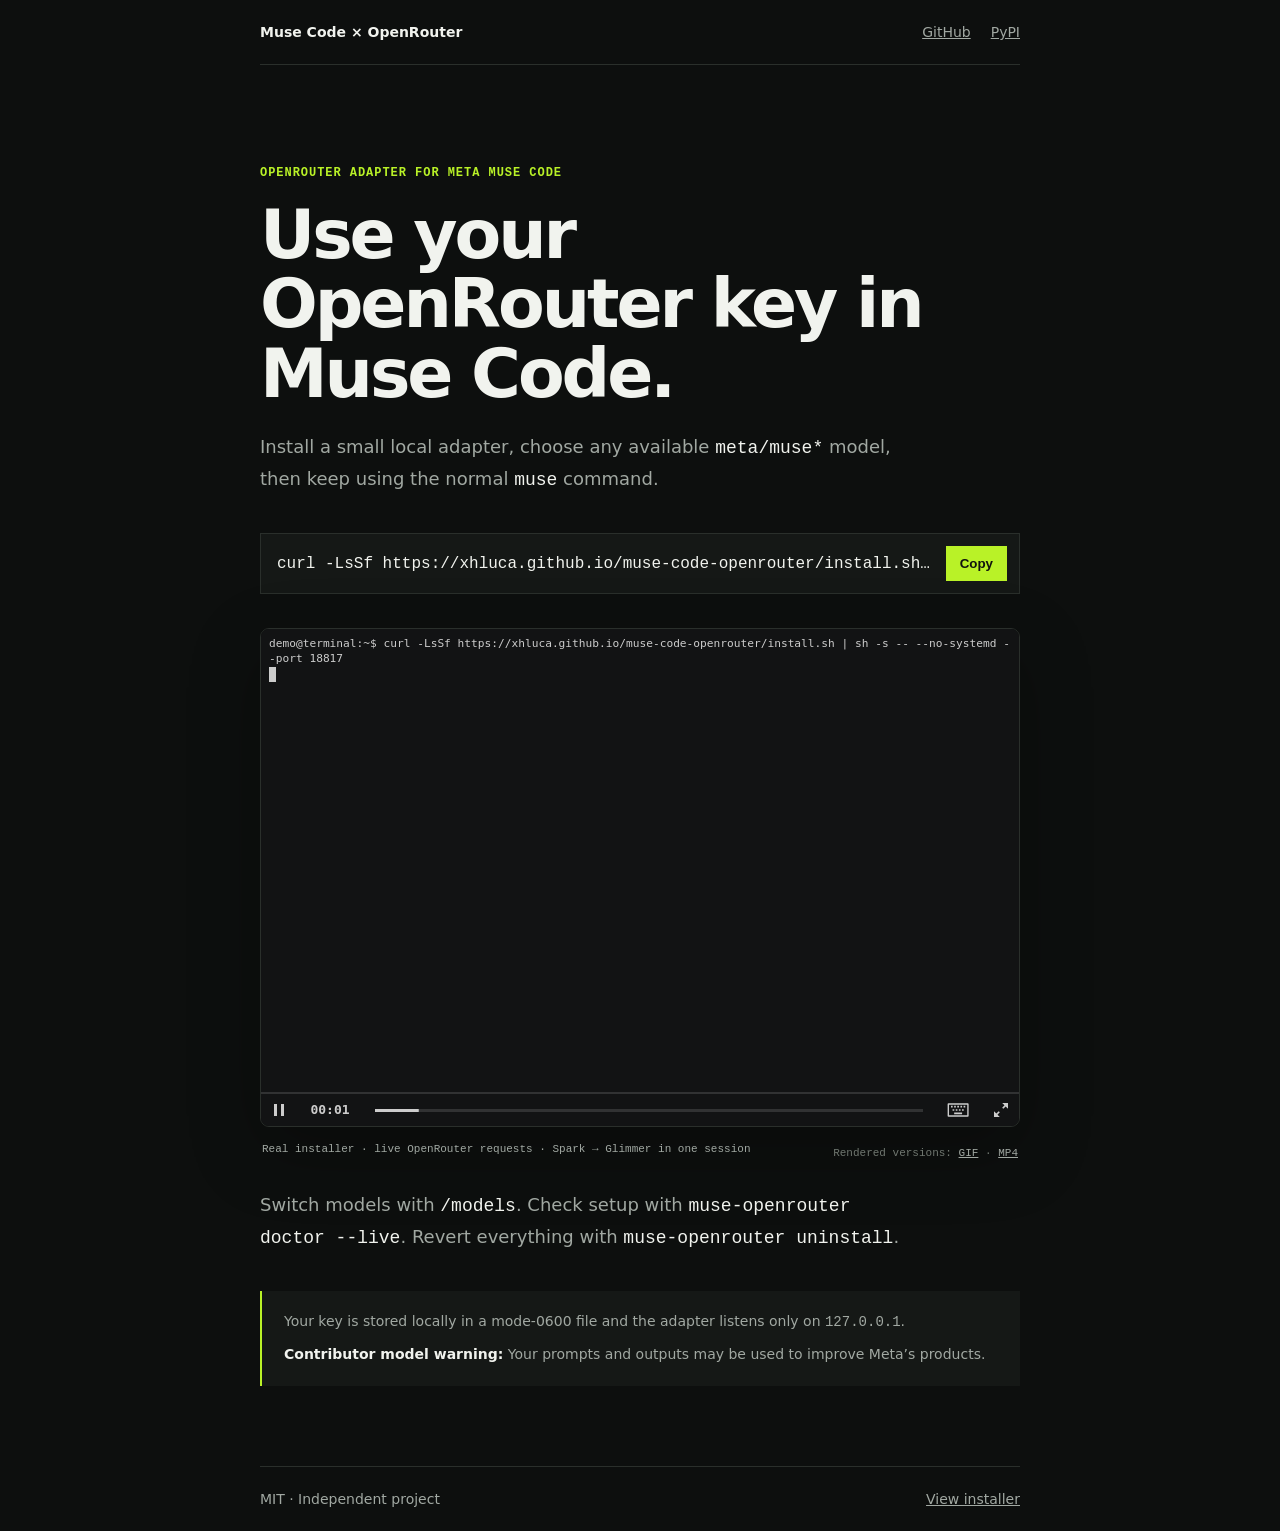
==== muse-code-openrouter/index.html @ 981ab50a "Play real Muse OpenRouter terminal demo" ====
<!doctype html>
<html lang="en">
  <head>
    <meta charset="utf-8">
    <meta name="viewport" content="width=device-width, initial-scale=1">
    <meta name="theme-color" content="#0a0d0f">
    <meta name="description" content="Use your OpenRouter API key and any Meta Muse model directly inside Muse Code.">
    <meta property="og:type" content="website">
    <meta property="og:title" content="Muse Code × OpenRouter">
    <meta property="og:description" content="Bring your own API key to Meta Muse Code.">
    <meta property="og:url" content="https://xhluca.github.io/muse-code-openrouter/">
    <meta property="og:image" content="https://xhluca.github.io/muse-code-openrouter/og.png">
    <meta name="twitter:card" content="summary_large_image">
    <meta name="twitter:title" content="Muse Code × OpenRouter">
    <meta name="twitter:description" content="Bring your own API key to Meta Muse Code.">
    <meta name="twitter:image" content="https://xhluca.github.io/muse-code-openrouter/og.png">
    <link rel="canonical" href="https://xhluca.github.io/muse-code-openrouter/">
    <link rel="stylesheet" href="assets/asciinema-player.css">
    <link rel="stylesheet" href="assets/site.css?v=4">
    <title>Muse Code OpenRouter — Bring your own API key</title>
  </head>
  <body>
    <div class="page">
      <header>
        <a class="name" href="./">Muse Code × OpenRouter</a>
        <nav aria-label="Project links">
          <a href="https://github.com/xhluca/muse-code-openrouter">GitHub</a>
          <a href="https://pypi.org/project/muse-code-openrouter/">PyPI</a>
        </nav>
      </header>

      <main>
        <p class="label">OpenRouter adapter for Meta Muse Code</p>
        <h1>Use your OpenRouter key in Muse Code.</h1>
        <p class="intro">
          Install a small local adapter, choose any available <code>meta/muse*</code>
          model, then keep using the normal <code>muse</code> command.
        </p>

        <div class="install" aria-label="Installation command">
          <code id="install-command">curl -LsSf https://xhluca.github.io/muse-code-openrouter/install.sh | sh</code>
          <button type="button" data-copy="install-command" aria-label="Copy install command">Copy</button>
        </div>

        <section class="demo" aria-label="Real Muse Code OpenRouter terminal recording">
          <div id="demo-player">
            <a href="assets/demo.cast">Open the terminal recording</a>
          </div>
        </section>
        <p class="demo-caption">Real installer · live OpenRouter requests · Spark → Glimmer in one session</p>
        <p class="demo-formats">Rendered versions: <a href="assets/demo.gif">GIF</a> · <a href="assets/demo.mp4">MP4</a></p>

        <p class="usage">
          Switch models with <code>/models</code>. Check setup with
          <code>muse-openrouter doctor --live</code>. Revert everything with
          <code>muse-openrouter uninstall</code>.
        </p>

        <div class="note">
          <p>Your key is stored locally in a mode-0600 file and the adapter listens only on <code>127.0.0.1</code>.</p>
          <p><strong>Contributor model warning:</strong> Your prompts and outputs may be used to improve Meta’s products.</p>
        </div>
      </main>

      <footer>
        <span>MIT · Independent project</span>
        <a href="install.sh">View installer</a>
      </footer>
    </div>
    <script src="assets/asciinema-player.min.js"></script>
    <script src="assets/site.js?v=4"></script>
  </body>
</html>
---- muse-code-openrouter/assets/asciinema-player.css ----
.ap-default-term-ff {
  --term-font-family: "Cascadia Code", "Source Code Pro", Menlo, Consolas, "DejaVu Sans Mono", monospace, "Symbols Nerd Font";
}
div.ap-wrapper {
  outline: none;
  height: 100%;
  display: flex;
  justify-content: center;
}
div.ap-wrapper .title-bar {
  display: none;
  top: -78px;
  transition: top 0.15s linear;
  position: absolute;
  left: 0;
  right: 0;
  box-sizing: content-box;
  font-size: 20px;
  line-height: 1em;
  padding: 15px;
  font-family: sans-serif;
  color: white;
  background-color: rgba(0, 0, 0, 0.8);
}
div.ap-wrapper .title-bar img {
  vertical-align: middle;
  height: 48px;
  margin-right: 16px;
}
div.ap-wrapper .title-bar a {
  color: white;
  text-decoration: underline;
}
div.ap-wrapper .title-bar a:hover {
  text-decoration: none;
}
div.ap-wrapper:fullscreen {
  background-color: #000;
  width: 100%;
  align-items: center;
}
div.ap-wrapper:fullscreen .title-bar {
  display: initial;
}
div.ap-wrapper:fullscreen.hud .title-bar {
  top: 0;
}
div.ap-wrapper div.ap-player {
  text-align: left;
  display: inline-block;
  padding: 0px;
  position: relative;
  box-sizing: content-box;
  overflow: hidden;
  max-width: 100%;
  border-radius: 4px;
  font-size: 15px;
  background-color: var(--term-color-background);
}
.ap-player {
  --term-color-foreground: #ffffff;
  --term-color-background: #000000;
  --term-color-0: var(--term-color-foreground);
  --term-color-1: var(--term-color-foreground);
  --term-color-2: var(--term-color-foreground);
  --term-color-3: var(--term-color-foreground);
  --term-color-4: var(--term-color-foreground);
  --term-color-5: var(--term-color-foreground);
  --term-color-6: var(--term-color-foreground);
  --term-color-7: var(--term-color-foreground);
  --term-color-8: var(--term-color-0);
  --term-color-9: var(--term-color-1);
  --term-color-10: var(--term-color-2);
  --term-color-11: var(--term-color-3);
  --term-color-12: var(--term-color-4);
  --term-color-13: var(--term-color-5);
  --term-color-14: var(--term-color-6);
  --term-color-15: var(--term-color-7);
}
div.ap-term {
  position: relative;
  font-family: var(--term-font-family);
  border-width: 0.75em;
  border-radius: 0;
  border-style: solid;
  border-color: var(--term-color-background);
  box-sizing: content-box;
}
div.ap-term canvas {
  position: absolute;
  inset: 0;
  display: block;
  width: 100%;
  height: 100%;
}
div.ap-term svg.ap-term-symbols {
  position: absolute;
  inset: 0;
  display: block;
  width: 100%;
  height: 100%;
  overflow: hidden;
  pointer-events: none;
}
div.ap-term svg.ap-term-symbols use {
  color: var(--term-color-foreground);
}
div.ap-term svg.ap-term-symbols:not(.ap-blink) .ap-blink {
  opacity: 0;
}
div.ap-term pre.ap-term-text {
  position: absolute;
  inset: 0;
  box-sizing: content-box;
  overflow: hidden;
  padding: 0;
  margin: 0px;
  display: block;
  white-space: pre;
  word-wrap: normal;
  word-break: normal;
  cursor: text;
  color: var(--term-color-foreground);
  outline: none;
  line-height: var(--term-line-height);
  font-family: inherit;
  font-size: inherit;
  font-variant-ligatures: none;
  border: 0;
  border-radius: 0;
  background-color: transparent !important;
}
pre.ap-term-text .ap-line {
  display: block;
  width: 100%;
  height: var(--term-line-height);
  position: absolute;
  top: calc(100% * var(--row) / var(--term-rows));
  letter-spacing: normal;
  overflow: hidden;
}
pre.ap-term-text .ap-line span {
  position: absolute;
  left: calc(100% * var(--offset) / var(--term-cols));
  padding: 0;
  display: inline-block;
  height: 100%;
}
pre.ap-term-text:not(.ap-blink) .ap-line .ap-blink {
  color: transparent;
  border-color: transparent;
}
pre.ap-term-text .ap-bold {
  font-weight: bold;
}
pre.ap-term-text .ap-faint {
  opacity: 0.5;
}
pre.ap-term-text .ap-underline {
  text-decoration: underline;
}
pre.ap-term-text .ap-italic {
  font-style: italic;
}
pre.ap-term-text .ap-strike {
  text-decoration: line-through;
}
.ap-line span {
  color: var(--term-color-foreground);
}
div.ap-player div.ap-control-bar {
  width: 100%;
  height: 32px;
  display: flex;
  justify-content: space-between;
  align-items: stretch;
  color: var(--term-color-foreground);
  box-sizing: content-box;
  line-height: 1;
  position: absolute;
  bottom: 0;
  left: 0;
  opacity: 0;
  transition: opacity 0.15s linear;
  user-select: none;
  border-top: 2px solid color-mix(in oklab, var(--term-color-background) 80%, var(--term-color-foreground));
  z-index: 30;
}
div.ap-player div.ap-control-bar * {
  box-sizing: inherit;
}
div.ap-control-bar svg.ap-icon path {
  fill: var(--term-color-foreground);
}
div.ap-control-bar button.ap-button {
  display: flex;
  flex: 0 0 auto;
  cursor: pointer;
  appearance: none;
  -webkit-appearance: none;
  background: transparent;
  border: 0;
  margin: 0;
  padding: 0;
  color: inherit;
  font: inherit;
  line-height: inherit;
}
div.ap-control-bar button.ap-playback-button {
  width: 12px;
  height: 12px;
  padding: 10px;
  margin: 0 0 0 2px;
}
div.ap-control-bar button.ap-playback-button svg {
  height: 12px;
  width: 12px;
}
div.ap-control-bar span.ap-timer {
  display: flex;
  flex: 0 0 auto;
  min-width: 50px;
  margin: 0 10px;
  height: 100%;
  text-align: center;
  font-size: 13px;
  line-height: 100%;
  cursor: default;
}
div.ap-control-bar span.ap-timer span {
  font-family: var(--term-font-family);
  font-size: inherit;
  font-weight: 600;
  margin: auto;
}
div.ap-control-bar span.ap-timer .ap-time-remaining {
  display: none;
}
div.ap-control-bar span.ap-timer:hover .ap-time-elapsed {
  display: none;
}
div.ap-control-bar span.ap-timer:hover .ap-time-remaining {
  display: flex;
}
div.ap-control-bar .ap-progressbar {
  display: block;
  flex: 1 1 auto;
  height: 100%;
  padding: 0 10px;
}
div.ap-control-bar .ap-progressbar .ap-bar {
  display: block;
  position: relative;
  cursor: default;
  height: 100%;
  font-size: 0;
}
div.ap-control-bar .ap-progressbar .ap-bar .ap-gutter {
  display: block;
  position: absolute;
  top: 15px;
  left: 0;
  right: 0;
  height: 3px;
}
div.ap-control-bar .ap-progressbar .ap-bar .ap-gutter-empty {
  background-color: color-mix(in oklab, var(--term-color-foreground) 20%, var(--term-color-background));
}
div.ap-control-bar .ap-progressbar .ap-bar .ap-gutter-full {
  width: 100%;
  transform-origin: left center;
  background-color: var(--term-color-foreground);
  border-radius: 3px;
}
div.ap-control-bar.ap-seekable .ap-progressbar .ap-bar {
  cursor: pointer;
}
div.ap-control-bar button.ap-fullscreen-button {
  width: 14px;
  height: 14px;
  padding: 9px;
  margin: 0 2px 0 4px;
}
div.ap-control-bar button.ap-fullscreen-button svg {
  width: 14px;
  height: 14px;
}
div.ap-control-bar button.ap-fullscreen-button svg.ap-icon-fullscreen-on {
  display: inline;
}
div.ap-control-bar button.ap-fullscreen-button svg.ap-icon-fullscreen-off {
  display: none;
}
div.ap-control-bar button.ap-fullscreen-button .ap-tooltip {
  right: 5px;
  left: initial;
  transform: none;
}
div.ap-control-bar button.ap-kbd-button {
  height: 14px;
  padding: 9px;
  margin: 0 0 0 4px;
}
div.ap-control-bar button.ap-kbd-button svg {
  width: 26px;
  height: 14px;
}
div.ap-control-bar button.ap-kbd-button .ap-tooltip {
  right: 5px;
  left: initial;
  transform: none;
}
div.ap-control-bar button.ap-speaker-button {
  width: 19px;
  padding: 6px 9px;
  margin: 0 0 0 4px;
  position: relative;
}
div.ap-control-bar button.ap-speaker-button svg {
  width: 19px;
}
div.ap-control-bar button.ap-speaker-button .ap-tooltip {
  left: -50%;
  transform: none;
}
div.ap-wrapper.ap-hud .ap-control-bar {
  opacity: 1;
}
div.ap-wrapper:fullscreen button.ap-fullscreen-button svg.ap-icon-fullscreen-on {
  display: none;
}
div.ap-wrapper:fullscreen button.ap-fullscreen-button svg.ap-icon-fullscreen-off {
  display: inline;
}
span.ap-progressbar span.ap-marker-container {
  display: block;
  top: 0;
  bottom: 0;
  width: 21px;
  position: absolute;
  margin-left: -10px;
}
span.ap-marker-container span.ap-marker {
  display: block;
  top: 13px;
  bottom: 12px;
  left: 7px;
  right: 7px;
  background-color: color-mix(in oklab, var(--term-color-foreground) 33%, var(--term-color-background));
  position: absolute;
  transition: top 0.1s, bottom 0.1s, left 0.1s, right 0.1s, background-color 0.1s;
  border-radius: 50%;
}
span.ap-marker-container span.ap-marker.ap-marker-past {
  background-color: var(--term-color-foreground);
}
span.ap-marker-container span.ap-marker:hover,
span.ap-marker-container:hover span.ap-marker {
  background-color: var(--term-color-foreground);
  top: 11px;
  bottom: 10px;
  left: 5px;
  right: 5px;
}
.ap-tooltip-container span.ap-tooltip {
  visibility: hidden;
  background-color: var(--term-color-foreground);
  color: var(--term-color-background);
  font-family: var(--term-font-family);
  font-weight: bold;
  text-align: center;
  padding: 0 0.5em;
  border-radius: 4px;
  position: absolute;
  z-index: 1;
  white-space: nowrap;
  /* Prevents the text from wrapping and makes sure the tooltip width adapts to the text length */
  font-size: 13px;
  line-height: 2em;
  bottom: 100%;
  left: 50%;
  transform: translateX(-50%);
}
.ap-tooltip-container:hover span.ap-tooltip {
  visibility: visible;
}
.ap-player .ap-overlay {
  z-index: 10;
  background-repeat: no-repeat;
  background-position: center;
  position: absolute;
  top: 0;
  left: 0;
  right: 0;
  bottom: 0;
  display: flex;
  justify-content: center;
  align-items: center;
}
.ap-player .ap-overlay-start {
  cursor: pointer;
}
.ap-player .ap-overlay-start .ap-play-button {
  font-size: 0px;
  position: absolute;
  left: 0;
  top: 0;
  right: 0;
  bottom: 0;
  text-align: center;
  color: white;
  height: 80px;
  max-height: 66%;
  margin: auto;
}
.ap-player .ap-overlay-start .ap-play-button div {
  height: 100%;
}
.ap-player .ap-overlay-start .ap-play-button div span {
  height: 100%;
  display: block;
}
.ap-player .ap-overlay-start .ap-play-button div span svg {
  height: 100%;
  display: inline-block;
}
.ap-player .ap-overlay-start .ap-play-button svg {
  filter: drop-shadow(0px 0px 5px rgba(0, 0, 0, 0.4));
}
.ap-player .ap-overlay-loading .ap-loader {
  width: 48px;
  height: 48px;
  border-radius: 50%;
  display: inline-block;
  position: relative;
  border: 10px solid;
  border-color: rgba(255, 255, 255, 0.3) rgba(255, 255, 255, 0.5) rgba(255, 255, 255, 0.7) #ffffff;
  border-color: color-mix(in srgb, var(--term-color-foreground) 30%, var(--term-color-background)) color-mix(in srgb, var(--term-color-foreground) 50%, var(--term-color-background)) color-mix(in srgb, var(--term-color-foreground) 70%, var(--term-color-background)) color-mix(in srgb, var(--term-color-foreground) 100%, var(--term-color-background));
  box-sizing: border-box;
  animation: ap-loader-rotation 1s linear infinite;
}
.ap-player .ap-overlay-info {
  background-color: var(--term-color-background);
}
.ap-player .ap-overlay-info span {
  font-family: var(--term-font-family);
  font-size: 2em;
  font-weight: bold;
  color: var(--term-color-background);
  background-color: var(--term-color-foreground);
  padding: 0.5em 0.75em;
  text-transform: uppercase;
}
.ap-player .ap-overlay-keystrokes {
  position: absolute;
  top: auto;
  left: auto;
  right: 20px;
  bottom: var(--ap-keystrokes-bottom);
  z-index: 20;
  width: auto;
  height: auto;
  font-size: 18px;
  text-align: right;
  padding: 0;
  display: flex;
  justify-content: flex-end;
  align-items: center;
  gap: 0.35em;
  pointer-events: none;
}
.ap-player .ap-overlay-keystrokes .ap-keystroke-pill {
  font-family: var(--term-font-family);
  font-size: inherit;
  opacity: 1;
  transition: opacity 80ms ease;
}
.ap-player .ap-overlay-keystrokes .ap-keystroke-pill kbd {
  display: inline-flex;
  justify-content: center;
  min-width: 1.2em;
  color: var(--term-color-background);
  background-color: var(--term-color-foreground);
  padding: 0.3em 0.5em;
  border-radius: 0.2em;
  font-family: inherit;
  font-size: 0.85em;
  font-weight: 600;
  border: none;
  margin: 0;
}
.ap-player .ap-overlay-keystrokes .ap-keystroke-pill.fading {
  opacity: 0;
  transition: opacity 700ms ease;
}
.ap-player .ap-overlay-help {
  background-color: rgba(0, 0, 0, 0.8);
  container-type: inline-size;
}
.ap-player .ap-overlay-help > div {
  font-family: var(--term-font-family);
  max-width: 85%;
  max-height: 85%;
  font-size: 18px;
  color: var(--term-color-foreground);
  box-sizing: border-box;
  margin-bottom: 32px;
}
.ap-player .ap-overlay-help > div div {
  padding: calc(min(4cqw, 40px));
  font-size: calc(min(1.9cqw, 18px));
  background-color: var(--term-color-background);
  border: 1px solid color-mix(in oklab, var(--term-color-background) 90%, var(--term-color-foreground));
  border-radius: 6px;
}
.ap-player .ap-overlay-help > div div p {
  font-weight: bold;
  margin: 0 0 2em 0;
}
.ap-player .ap-overlay-help > div div ul {
  list-style: none;
  padding: 0;
}
.ap-player .ap-overlay-help > div div ul li {
  margin: 0 0 0.75em 0;
}
.ap-player .ap-overlay-help > div div kbd {
  color: var(--term-color-background);
  background-color: var(--term-color-foreground);
  padding: 0.2em 0.5em;
  border-radius: 0.2em;
  font-family: inherit;
  font-size: 0.85em;
  border: none;
  margin: 0;
}
.ap-player .ap-overlay-error span {
  font-size: 8em;
}
.ap-player .slide-enter-active {
  transition: opacity 0.2s;
}
.ap-player .slide-enter-active.ap-was-playing {
  transition: top 0.2s ease-out, opacity 0.2s;
}
.ap-player .slide-exit-active {
  transition: top 0.2s ease-in, opacity 0.2s;
}
.ap-player .slide-enter {
  top: -50%;
  opacity: 0;
}
.ap-player .slide-enter-to {
  top: 0%;
}
.ap-player .slide-enter,
.ap-player .slide-enter-to,
.ap-player .slide-exit,
.ap-player .slide-exit-to {
  bottom: auto;
  height: 100%;
}
.ap-player .slide-exit {
  top: 0%;
}
.ap-player .slide-exit-to {
  top: -50%;
  opacity: 0;
}
@keyframes ap-loader-rotation {
  0% {
    transform: rotate(0deg);
  }
  100% {
    transform: rotate(360deg);
  }
}
.asciinema-player-theme-asciinema {
  --term-color-foreground: #cccccc;
  --term-color-background: #121314;
  --term-color-0: #000000;
  --term-color-1: #dd3c69;
  --term-color-2: #4ebf22;
  --term-color-3: #ddaf3c;
  --term-color-4: #26b0d7;
  --term-color-5: #b954e1;
  --term-color-6: #54e1b9;
  --term-color-7: #d9d9d9;
  --term-color-8: #4d4d4d;
  --term-color-9: #dd3c69;
  --term-color-10: #4ebf22;
  --term-color-11: #ddaf3c;
  --term-color-12: #26b0d7;
  --term-color-13: #b954e1;
  --term-color-14: #54e1b9;
  --term-color-15: #ffffff;
}
/*
  Based on Dracula: https://draculatheme.com
 */
.asciinema-player-theme-dracula {
  --term-color-foreground: #f8f8f2;
  --term-color-background: #282a36;
  --term-color-0: #21222c;
  --term-color-1: #ff5555;
  --term-color-2: #50fa7b;
  --term-color-3: #f1fa8c;
  --term-color-4: #bd93f9;
  --term-color-5: #ff79c6;
  --term-color-6: #8be9fd;
  --term-color-7: #f8f8f2;
  --term-color-8: #6272a4;
  --term-color-9: #ff6e6e;
  --term-color-10: #69ff94;
  --term-color-11: #ffffa5;
  --term-color-12: #d6acff;
  --term-color-13: #ff92df;
  --term-color-14: #a4ffff;
  --term-color-15: #ffffff;
}
/* Based on Monokai from base16 collection - https://github.com/chriskempson/base16 */
.asciinema-player-theme-monokai {
  --term-color-foreground: #f8f8f2;
  --term-color-background: #272822;
  --term-color-0: #272822;
  --term-color-1: #f92672;
  --term-color-2: #a6e22e;
  --term-color-3: #f4bf75;
  --term-color-4: #66d9ef;
  --term-color-5: #ae81ff;
  --term-color-6: #a1efe4;
  --term-color-7: #f8f8f2;
  --term-color-8: #75715e;
  --term-color-15: #f9f8f5;
}
/*
  Based on Nord: https://github.com/arcticicestudio/nord
  Via: https://github.com/neilotoole/asciinema-theme-nord
 */
.asciinema-player-theme-nord {
  --term-color-foreground: #eceff4;
  --term-color-background: #2e3440;
  --term-color-0: #3b4252;
  --term-color-1: #bf616a;
  --term-color-2: #a3be8c;
  --term-color-3: #ebcb8b;
  --term-color-4: #81a1c1;
  --term-color-5: #b48ead;
  --term-color-6: #88c0d0;
  --term-color-7: #eceff4;
}
.asciinema-player-theme-seti {
  --term-color-foreground: #cacecd;
  --term-color-background: #111213;
  --term-color-0: #323232;
  --term-color-1: #c22832;
  --term-color-2: #8ec43d;
  --term-color-3: #e0c64f;
  --term-color-4: #43a5d5;
  --term-color-5: #8b57b5;
  --term-color-6: #8ec43d;
  --term-color-7: #eeeeee;
  --term-color-15: #ffffff;
}
/*
  Based on Solarized Dark: https://ethanschoonover.com/solarized/
 */
.asciinema-player-theme-solarized-dark {
  --term-color-foreground: #839496;
  --term-color-background: #002b36;
  --term-color-0: #073642;
  --term-color-1: #dc322f;
  --term-color-2: #859900;
  --term-color-3: #b58900;
  --term-color-4: #268bd2;
  --term-color-5: #d33682;
  --term-color-6: #2aa198;
  --term-color-7: #eee8d5;
  --term-color-8: #002b36;
  --term-color-9: #cb4b16;
  --term-color-10: #586e75;
  --term-color-11: #657b83;
  --term-color-12: #839496;
  --term-color-13: #6c71c4;
  --term-color-14: #93a1a1;
  --term-color-15: #fdf6e3;
}
/*
  Based on Solarized Light: https://ethanschoonover.com/solarized/
 */
.asciinema-player-theme-solarized-light {
  --term-color-foreground: #657b83;
  --term-color-background: #fdf6e3;
  --term-color-0: #073642;
  --term-color-1: #dc322f;
  --term-color-2: #859900;
  --term-color-3: #b58900;
  --term-color-4: #268bd2;
  --term-color-5: #d33682;
  --term-color-6: #2aa198;
  --term-color-7: #eee8d5;
  --term-color-8: #002b36;
  --term-color-9: #cb4b16;
  --term-color-10: #586e75;
  --term-color-11: #657c83;
  --term-color-12: #839496;
  --term-color-13: #6c71c4;
  --term-color-14: #93a1a1;
  --term-color-15: #fdf6e3;
}
.asciinema-player-theme-solarized-light .ap-overlay-start .ap-play-button svg .ap-play-btn-fill {
  fill: var(--term-color-1);
}
.asciinema-player-theme-solarized-light .ap-overlay-start .ap-play-button svg .ap-play-btn-stroke {
  stroke: var(--term-color-1);
}
/*
  Based on Tango: https://en.wikipedia.org/wiki/Tango_Desktop_Project
 */
.asciinema-player-theme-tango {
  --term-color-foreground: #cccccc;
  --term-color-background: #121314;
  --term-color-0: #000000;
  --term-color-1: #cc0000;
  --term-color-2: #4e9a06;
  --term-color-3: #c4a000;
  --term-color-4: #3465a4;
  --term-color-5: #75507b;
  --term-color-6: #06989a;
  --term-color-7: #d3d7cf;
  --term-color-8: #555753;
  --term-color-9: #ef2929;
  --term-color-10: #8ae234;
  --term-color-11: #fce94f;
  --term-color-12: #729fcf;
  --term-color-13: #ad7fa8;
  --term-color-14: #34e2e2;
  --term-color-15: #eeeeec;
}
/*
  Based on gruvbox: https://github.com/morhetz/gruvbox
 */
.asciinema-player-theme-gruvbox-dark {
  --term-color-foreground: #fbf1c7;
  --term-color-background: #282828;
  --term-color-0: #282828;
  --term-color-1: #cc241d;
  --term-color-2: #98971a;
  --term-color-3: #d79921;
  --term-color-4: #458588;
  --term-color-5: #b16286;
  --term-color-6: #689d6a;
  --term-color-7: #a89984;
  --term-color-8: #7c6f65;
  --term-color-9: #fb4934;
  --term-color-10: #b8bb26;
  --term-color-11: #fabd2f;
  --term-color-12: #83a598;
  --term-color-13: #d3869b;
  --term-color-14: #8ec07c;
  --term-color-15: #fbf1c7;
}
---- muse-code-openrouter/assets/site.css ----
:root {
  color-scheme: dark;
  --background: #0d0f0e;
  --surface: #151816;
  --text: #f1f3ee;
  --muted: #a1a8a2;
  --line: #2a2f2b;
  --accent: #b9f227;
  font-family: Inter, ui-sans-serif, system-ui, -apple-system, BlinkMacSystemFont, "Segoe UI", sans-serif;
}

* { box-sizing: border-box; }

body {
  margin: 0;
  color: var(--text);
  background: var(--background);
}

a { color: inherit; }

code {
  font-family: "SFMono-Regular", Consolas, "Liberation Mono", monospace;
}

.page {
  width: min(760px, calc(100% - 40px));
  min-height: 100vh;
  margin: 0 auto;
  display: flex;
  flex-direction: column;
}

header,
footer {
  display: flex;
  align-items: center;
  justify-content: space-between;
  gap: 24px;
  padding: 24px 0;
  font-size: 14px;
}

header { border-bottom: 1px solid var(--line); }
footer {
  margin-top: auto;
  color: var(--muted);
  border-top: 1px solid var(--line);
}

.name {
  font-weight: 700;
  text-decoration: none;
}

nav { display: flex; gap: 20px; }
nav a,
footer a { color: var(--muted); }
nav a:hover,
footer a:hover { color: var(--text); }

main { padding: 100px 0 80px; }

.label {
  margin: 0 0 18px;
  color: var(--accent);
  font: 700 12px/1.4 "SFMono-Regular", Consolas, monospace;
  letter-spacing: .08em;
  text-transform: uppercase;
}

h1 {
  max-width: 680px;
  margin: 0 0 24px;
  font-size: clamp(42px, 8vw, 68px);
  line-height: 1.02;
  letter-spacing: -.045em;
}

.intro,
.usage {
  max-width: 660px;
  color: var(--muted);
  font-size: 18px;
  line-height: 1.65;
}

.intro code,
.usage code { color: var(--text); }

.install {
  display: grid;
  grid-template-columns: minmax(0, 1fr) auto;
  gap: 12px;
  align-items: center;
  margin: 38px 0 26px;
  padding: 12px;
  background: var(--surface);
  border: 1px solid var(--line);
}

.install code {
  min-width: 0;
  padding-left: 4px;
  overflow: hidden;
  color: var(--text);
  white-space: nowrap;
  text-overflow: ellipsis;
}

.install button {
  padding: 10px 14px;
  color: #11140f;
  background: var(--accent);
  border: 0;
  font-weight: 700;
  cursor: pointer;
}

.install button.copied { background: var(--text); }

.demo {
  margin: 34px 0 28px;
  overflow: hidden;
  background: #0a0c0b;
  border: 1px solid var(--line);
  border-radius: 9px;
  box-shadow: 0 24px 70px rgba(0, 0, 0, .25);
}

.demo #demo-player { min-height: 360px; }
.demo .ap-wrapper { border: 0; }
.demo .ap-player { max-width: none; }
.demo .ap-terminal { background: #0a0c0b; }

.demo-caption {
  margin: -14px 2px 2px;
  color: var(--muted);
  font: 11px/1.5 "SFMono-Regular", Consolas, monospace;
}

.demo-formats {
  margin: -14px 2px 28px;
  color: #707770;
  font: 11px/1.5 "SFMono-Regular", Consolas, monospace;
  text-align: right;
}
.demo-formats a { color: var(--muted); }
.demo-formats a:hover { color: var(--accent); }

.note {
  margin-top: 38px;
  padding: 20px 22px;
  color: var(--muted);
  background: var(--surface);
  border-left: 2px solid var(--accent);
  font-size: 14px;
  line-height: 1.55;
}

.note p { margin: 0; }
.note p + p { margin-top: 10px; }
.note strong { color: var(--text); }

@media (max-width: 620px) {
  .page { width: min(100% - 28px, 760px); }
  header,
  footer { padding: 20px 0; }
  main { padding: 68px 0 56px; }
  h1 { font-size: clamp(40px, 13vw, 58px); }
  .intro,
  .usage { font-size: 16px; }
  .install { grid-template-columns: 1fr; }
  .install code { padding: 6px 4px; }
  .install button { width: 100%; }
  .demo #demo-player { min-height: 250px; }
}
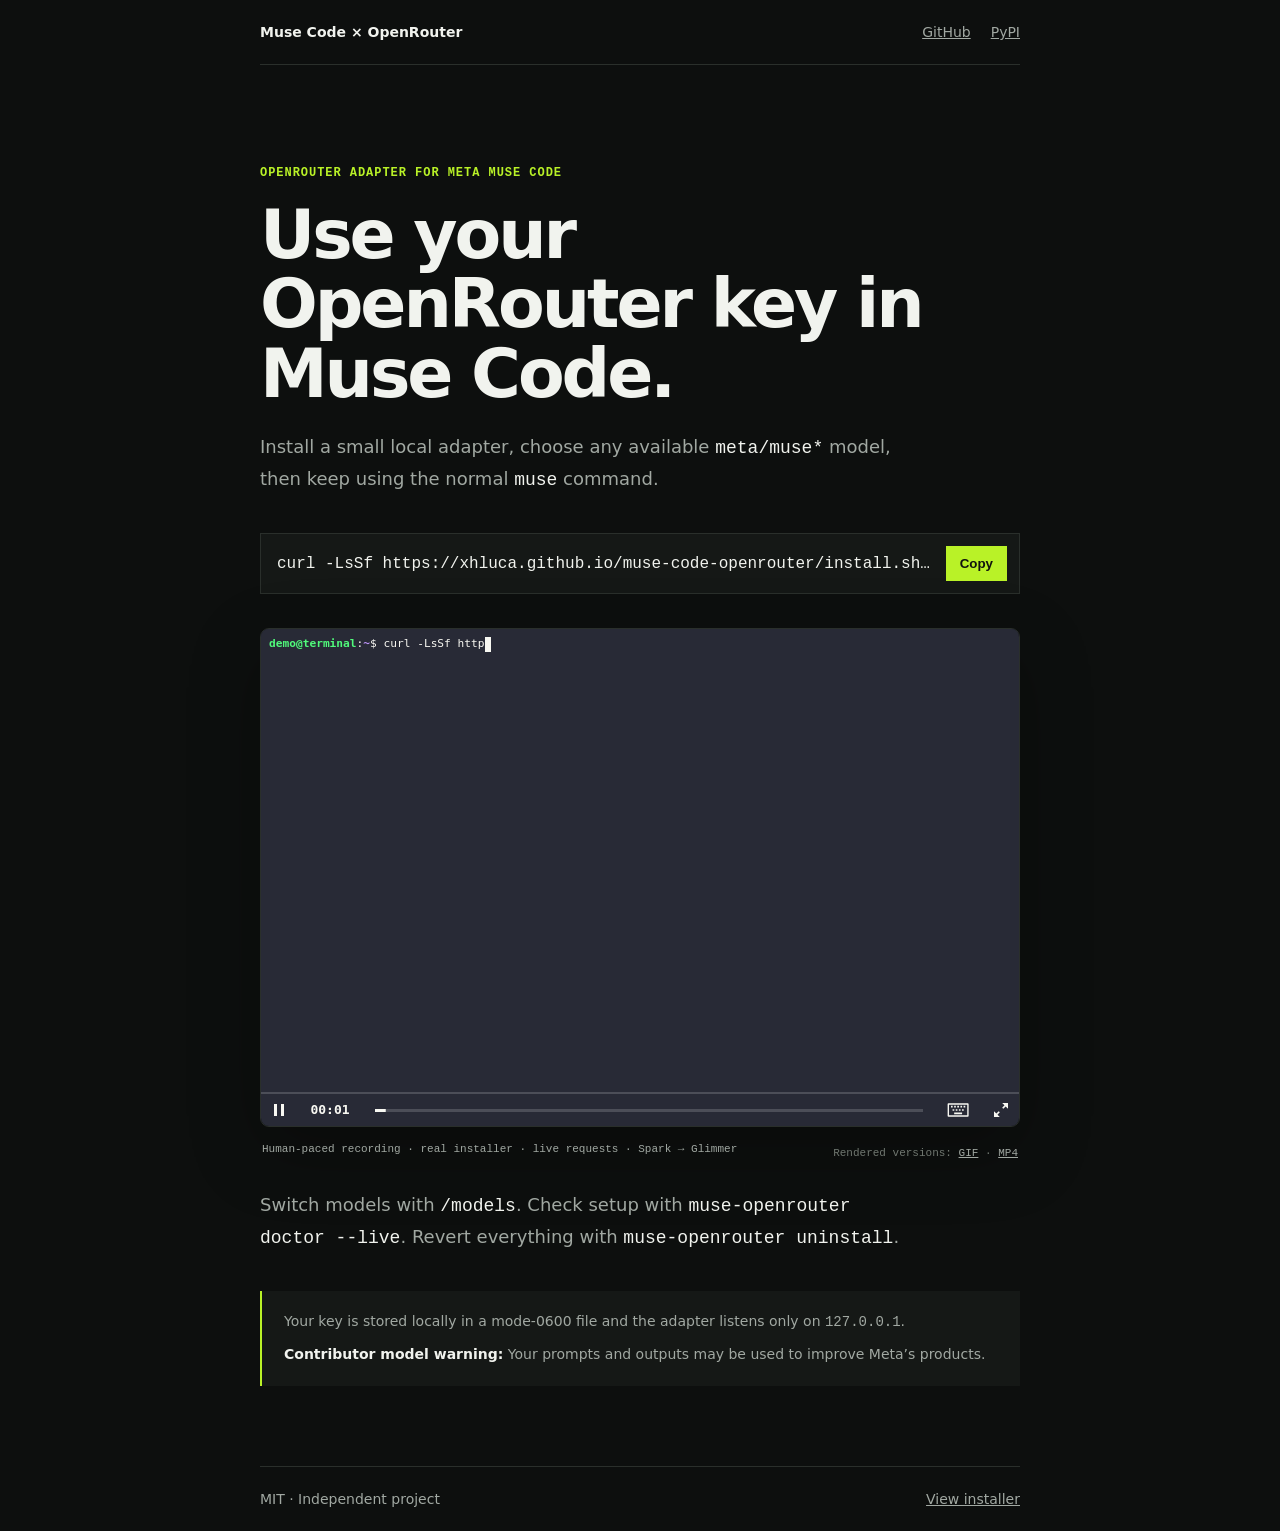
==== commit b4d1a16d: "Show human-paced colored terminal demo" ====
--- a/muse-code-openrouter/index.html
+++ b/muse-code-openrouter/index.html
@@ -44,11 +44,11 @@
 
         <section class="demo" aria-label="Real Muse Code OpenRouter terminal recording">
           <div id="demo-player">
-            <a href="assets/demo.cast">Open the terminal recording</a>
+            <a href="assets/demo.cast?v=2">Open the terminal recording</a>
           </div>
         </section>
-        <p class="demo-caption">Real installer · live OpenRouter requests · Spark → Glimmer in one session</p>
-        <p class="demo-formats">Rendered versions: <a href="assets/demo.gif">GIF</a> · <a href="assets/demo.mp4">MP4</a></p>
+        <p class="demo-caption">Human-paced recording · real installer · live requests · Spark → Glimmer</p>
+        <p class="demo-formats">Rendered versions: <a href="assets/demo.gif?v=2">GIF</a> · <a href="assets/demo.mp4?v=2">MP4</a></p>
 
         <p class="usage">
           Switch models with <code>/models</code>. Check setup with
@@ -68,6 +68,6 @@
       </footer>
     </div>
     <script src="assets/asciinema-player.min.js"></script>
-    <script src="assets/site.js?v=4"></script>
+    <script src="assets/site.js?v=5"></script>
   </body>
 </html>
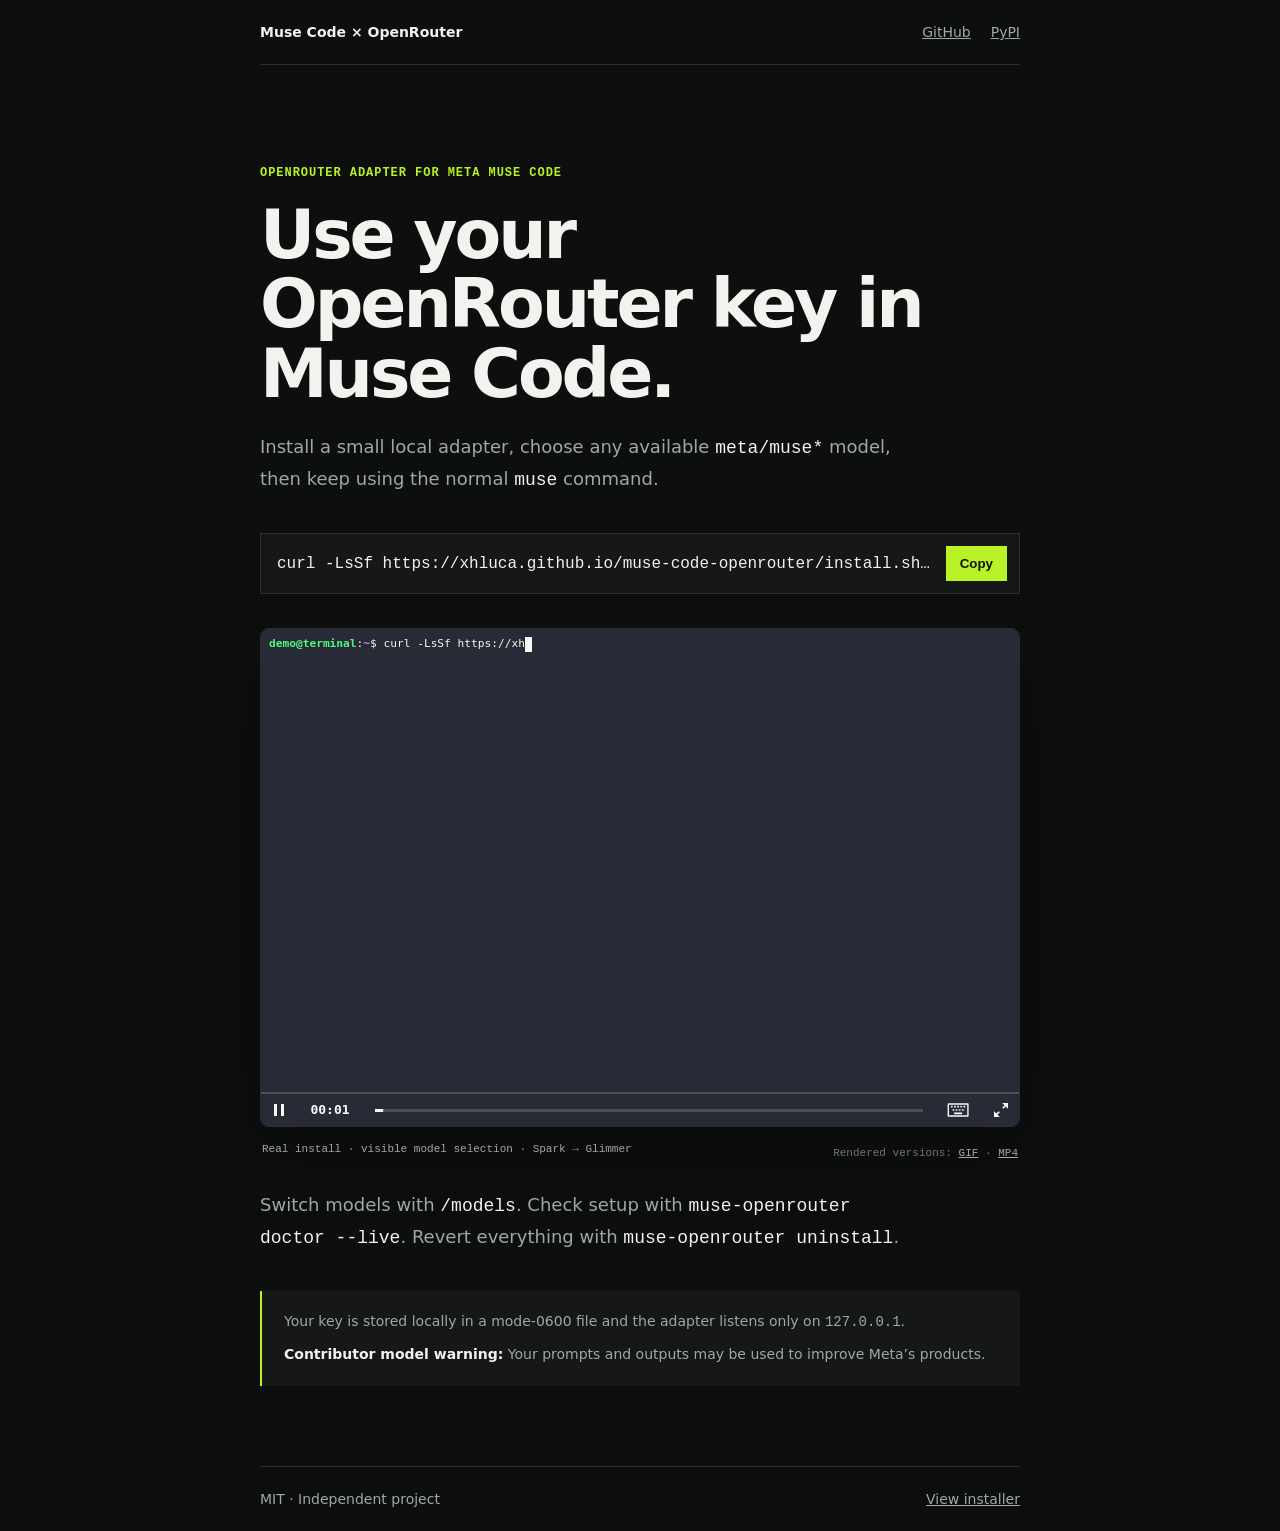
==== commit a8abd591: "Show model selection in terminal demo" ====
--- a/muse-code-openrouter/index.html
+++ b/muse-code-openrouter/index.html
@@ -44,11 +44,11 @@
 
         <section class="demo" aria-label="Real Muse Code OpenRouter terminal recording">
           <div id="demo-player">
-            <a href="assets/demo.cast?v=2">Open the terminal recording</a>
+            <a href="assets/demo.cast?v=3">Open the terminal recording</a>
           </div>
         </section>
-        <p class="demo-caption">Human-paced recording · real installer · live requests · Spark → Glimmer</p>
-        <p class="demo-formats">Rendered versions: <a href="assets/demo.gif?v=2">GIF</a> · <a href="assets/demo.mp4?v=2">MP4</a></p>
+        <p class="demo-caption">Real install · visible model selection · Spark → Glimmer</p>
+        <p class="demo-formats">Rendered versions: <a href="assets/demo.gif?v=3">GIF</a> · <a href="assets/demo.mp4?v=3">MP4</a></p>
 
         <p class="usage">
           Switch models with <code>/models</code>. Check setup with
@@ -68,6 +68,6 @@
       </footer>
     </div>
     <script src="assets/asciinema-player.min.js"></script>
-    <script src="assets/site.js?v=5"></script>
+    <script src="assets/site.js?v=6"></script>
   </body>
 </html>
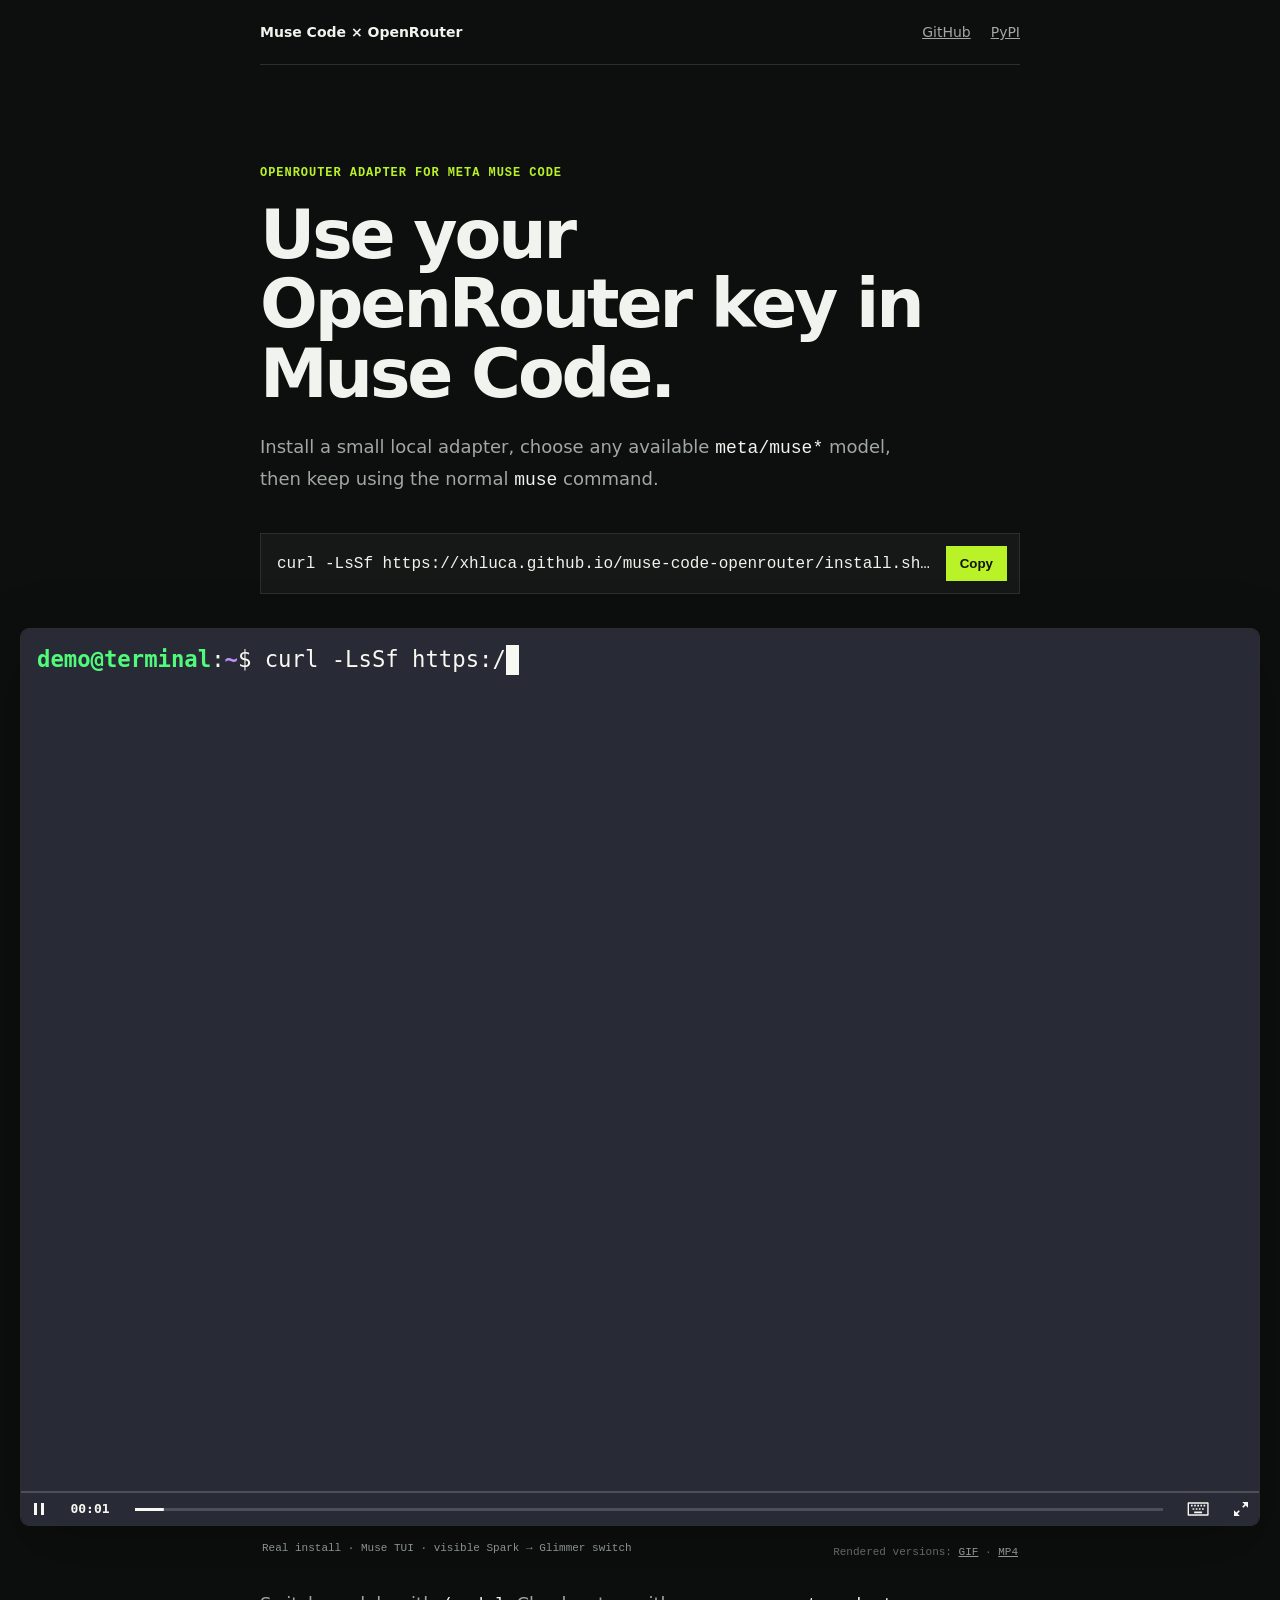
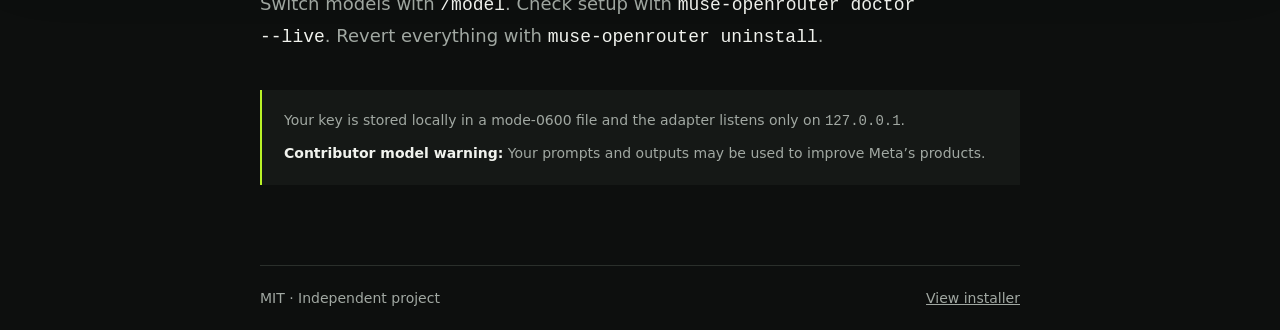
==== commit 673fae09: "Enlarge and update Muse TUI demo" ====
--- a/muse-code-openrouter/index.html
+++ b/muse-code-openrouter/index.html
@@ -16,7 +16,7 @@
     <meta name="twitter:image" content="https://xhluca.github.io/muse-code-openrouter/og.png">
     <link rel="canonical" href="https://xhluca.github.io/muse-code-openrouter/">
     <link rel="stylesheet" href="assets/asciinema-player.css">
-    <link rel="stylesheet" href="assets/site.css?v=4">
+    <link rel="stylesheet" href="assets/site.css?v=5">
     <title>Muse Code OpenRouter — Bring your own API key</title>
   </head>
   <body>
@@ -44,14 +44,14 @@
 
         <section class="demo" aria-label="Real Muse Code OpenRouter terminal recording">
           <div id="demo-player">
-            <a href="assets/demo.cast?v=3">Open the terminal recording</a>
+            <a href="assets/demo.cast?v=4">Open the terminal recording</a>
           </div>
         </section>
-        <p class="demo-caption">Real install · visible model selection · Spark → Glimmer</p>
-        <p class="demo-formats">Rendered versions: <a href="assets/demo.gif?v=3">GIF</a> · <a href="assets/demo.mp4?v=3">MP4</a></p>
+        <p class="demo-caption">Real install · Muse TUI · visible Spark → Glimmer switch</p>
+        <p class="demo-formats">Rendered versions: <a href="assets/demo.gif?v=4">GIF</a> · <a href="assets/demo.mp4?v=4">MP4</a></p>
 
         <p class="usage">
-          Switch models with <code>/models</code>. Check setup with
+          Switch models with <code>/model</code>. Check setup with
           <code>muse-openrouter doctor --live</code>. Revert everything with
           <code>muse-openrouter uninstall</code>.
         </p>
@@ -68,6 +68,6 @@
       </footer>
     </div>
     <script src="assets/asciinema-player.min.js"></script>
-    <script src="assets/site.js?v=6"></script>
+    <script src="assets/site.js?v=7"></script>
   </body>
 </html>
--- a/muse-code-openrouter/assets/site.css
+++ b/muse-code-openrouter/assets/site.css
@@ -120,7 +120,9 @@
 .install button.copied { background: var(--text); }
 
 .demo {
-  margin: 34px 0 28px;
+  width: min(1600px, calc(100vw - 40px));
+  margin: 34px 0 28px 50%;
+  transform: translateX(-50%);
   overflow: hidden;
   background: #0a0c0b;
   border: 1px solid var(--line);
@@ -128,7 +130,7 @@
   box-shadow: 0 24px 70px rgba(0, 0, 0, .25);
 }
 
-.demo #demo-player { min-height: 360px; }
+.demo #demo-player { min-height: 620px; }
 .demo .ap-wrapper { border: 0; }
 .demo .ap-player { max-width: none; }
 .demo .ap-terminal { background: #0a0c0b; }
@@ -173,5 +175,8 @@
   .install { grid-template-columns: 1fr; }
   .install code { padding: 6px 4px; }
   .install button { width: 100%; }
-  .demo #demo-player { min-height: 250px; }
+  .demo {
+    width: calc(100vw - 28px);
+  }
+  .demo #demo-player { min-height: 300px; }
 }
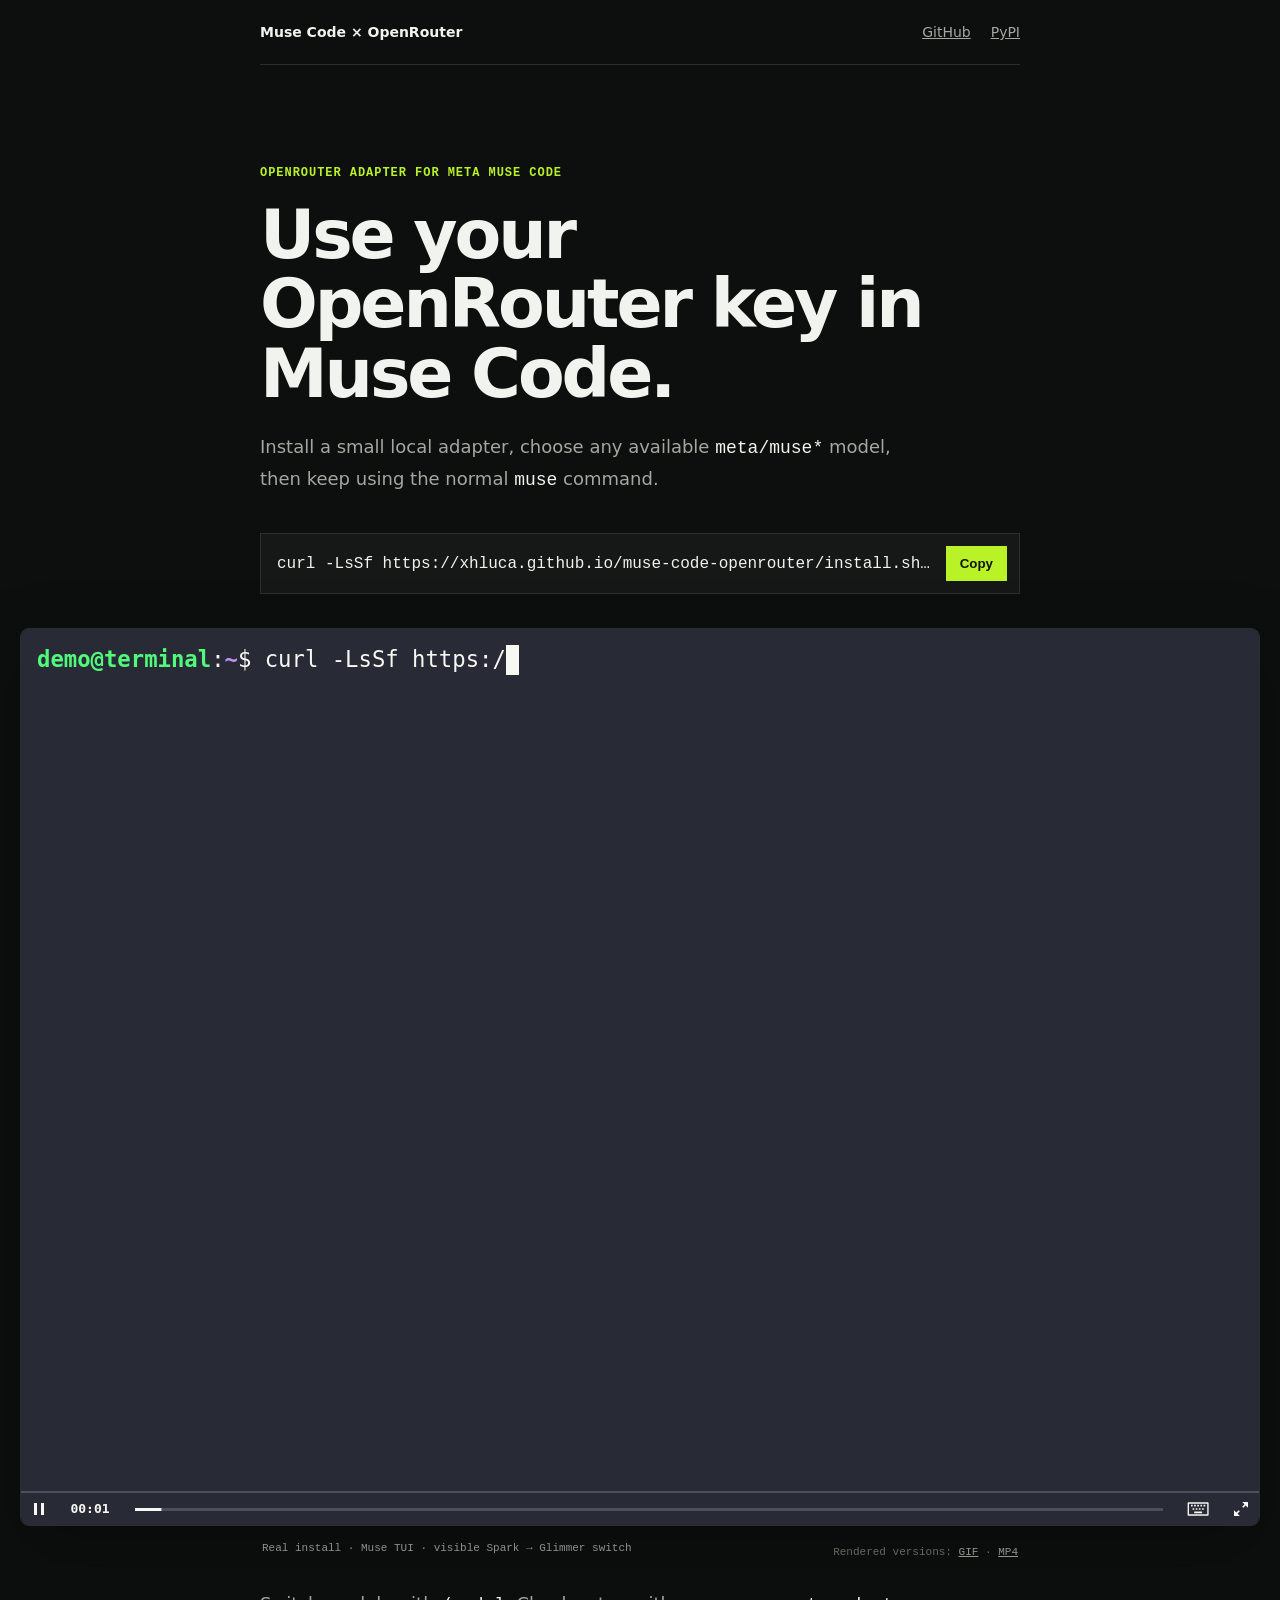
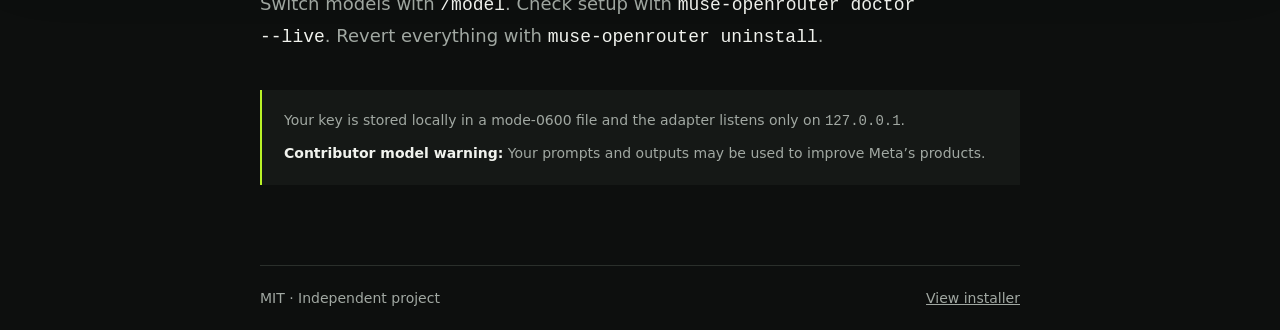
==== commit 65600b18: "Publish 60 fps Muse demo" ====
--- a/muse-code-openrouter/index.html
+++ b/muse-code-openrouter/index.html
@@ -48,7 +48,7 @@
           </div>
         </section>
         <p class="demo-caption">Real install · Muse TUI · visible Spark → Glimmer switch</p>
-        <p class="demo-formats">Rendered versions: <a href="assets/demo.gif?v=4">GIF</a> · <a href="assets/demo.mp4?v=4">MP4</a></p>
+        <p class="demo-formats">Rendered versions: <a href="assets/demo.gif?v=4">GIF</a> · <a href="assets/demo.mp4?v=5">MP4</a></p>
 
         <p class="usage">
           Switch models with <code>/model</code>. Check setup with
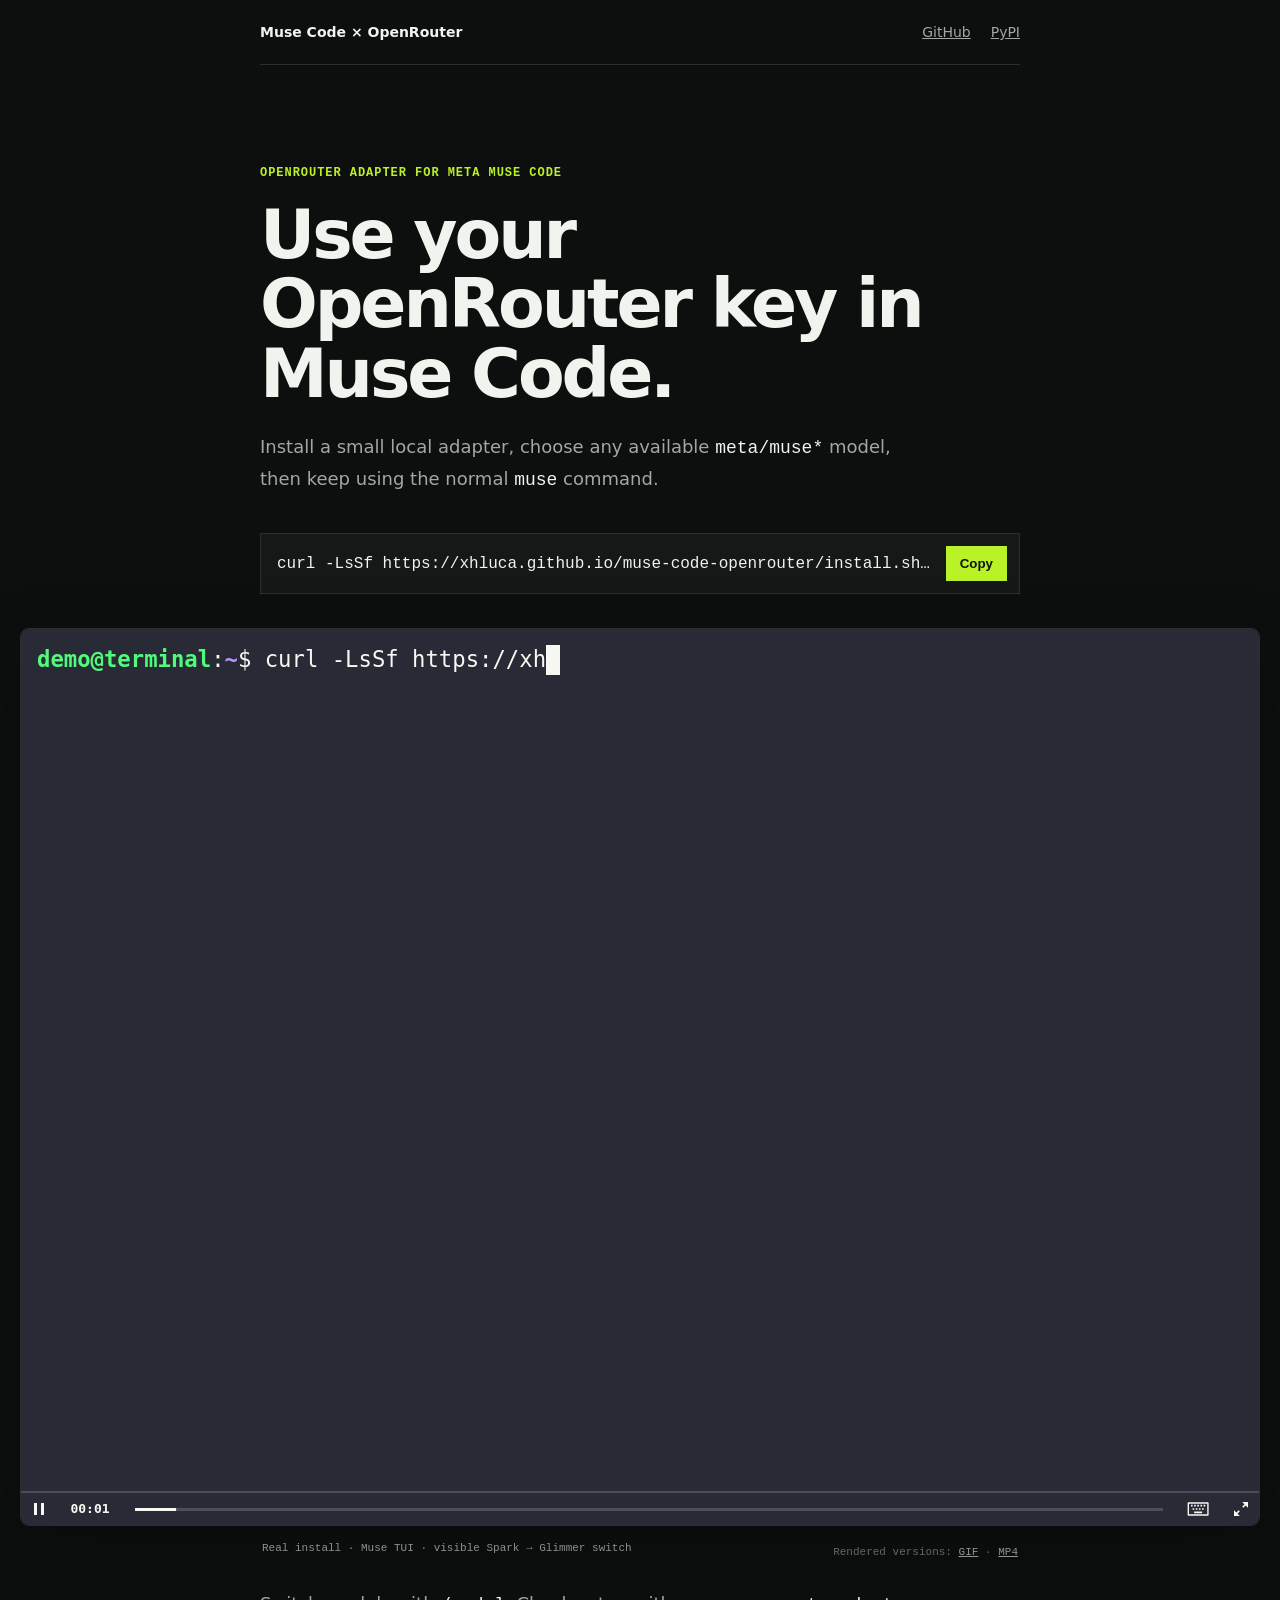
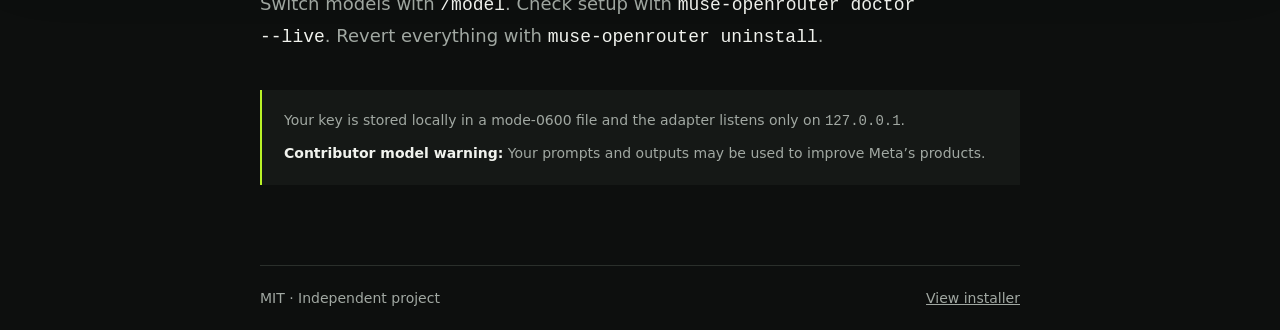
==== commit 740c94b8: "Publish Glimmer conversation demo" ====
--- a/muse-code-openrouter/index.html
+++ b/muse-code-openrouter/index.html
@@ -44,11 +44,11 @@
 
         <section class="demo" aria-label="Real Muse Code OpenRouter terminal recording">
           <div id="demo-player">
-            <a href="assets/demo.cast?v=4">Open the terminal recording</a>
+            <a href="assets/demo.cast?v=6">Open the terminal recording</a>
           </div>
         </section>
         <p class="demo-caption">Real install · Muse TUI · visible Spark → Glimmer switch</p>
-        <p class="demo-formats">Rendered versions: <a href="assets/demo.gif?v=4">GIF</a> · <a href="assets/demo.mp4?v=5">MP4</a></p>
+        <p class="demo-formats">Rendered versions: <a href="assets/demo.gif?v=6">GIF</a> · <a href="assets/demo.mp4?v=6">MP4</a></p>
 
         <p class="usage">
           Switch models with <code>/model</code>. Check setup with
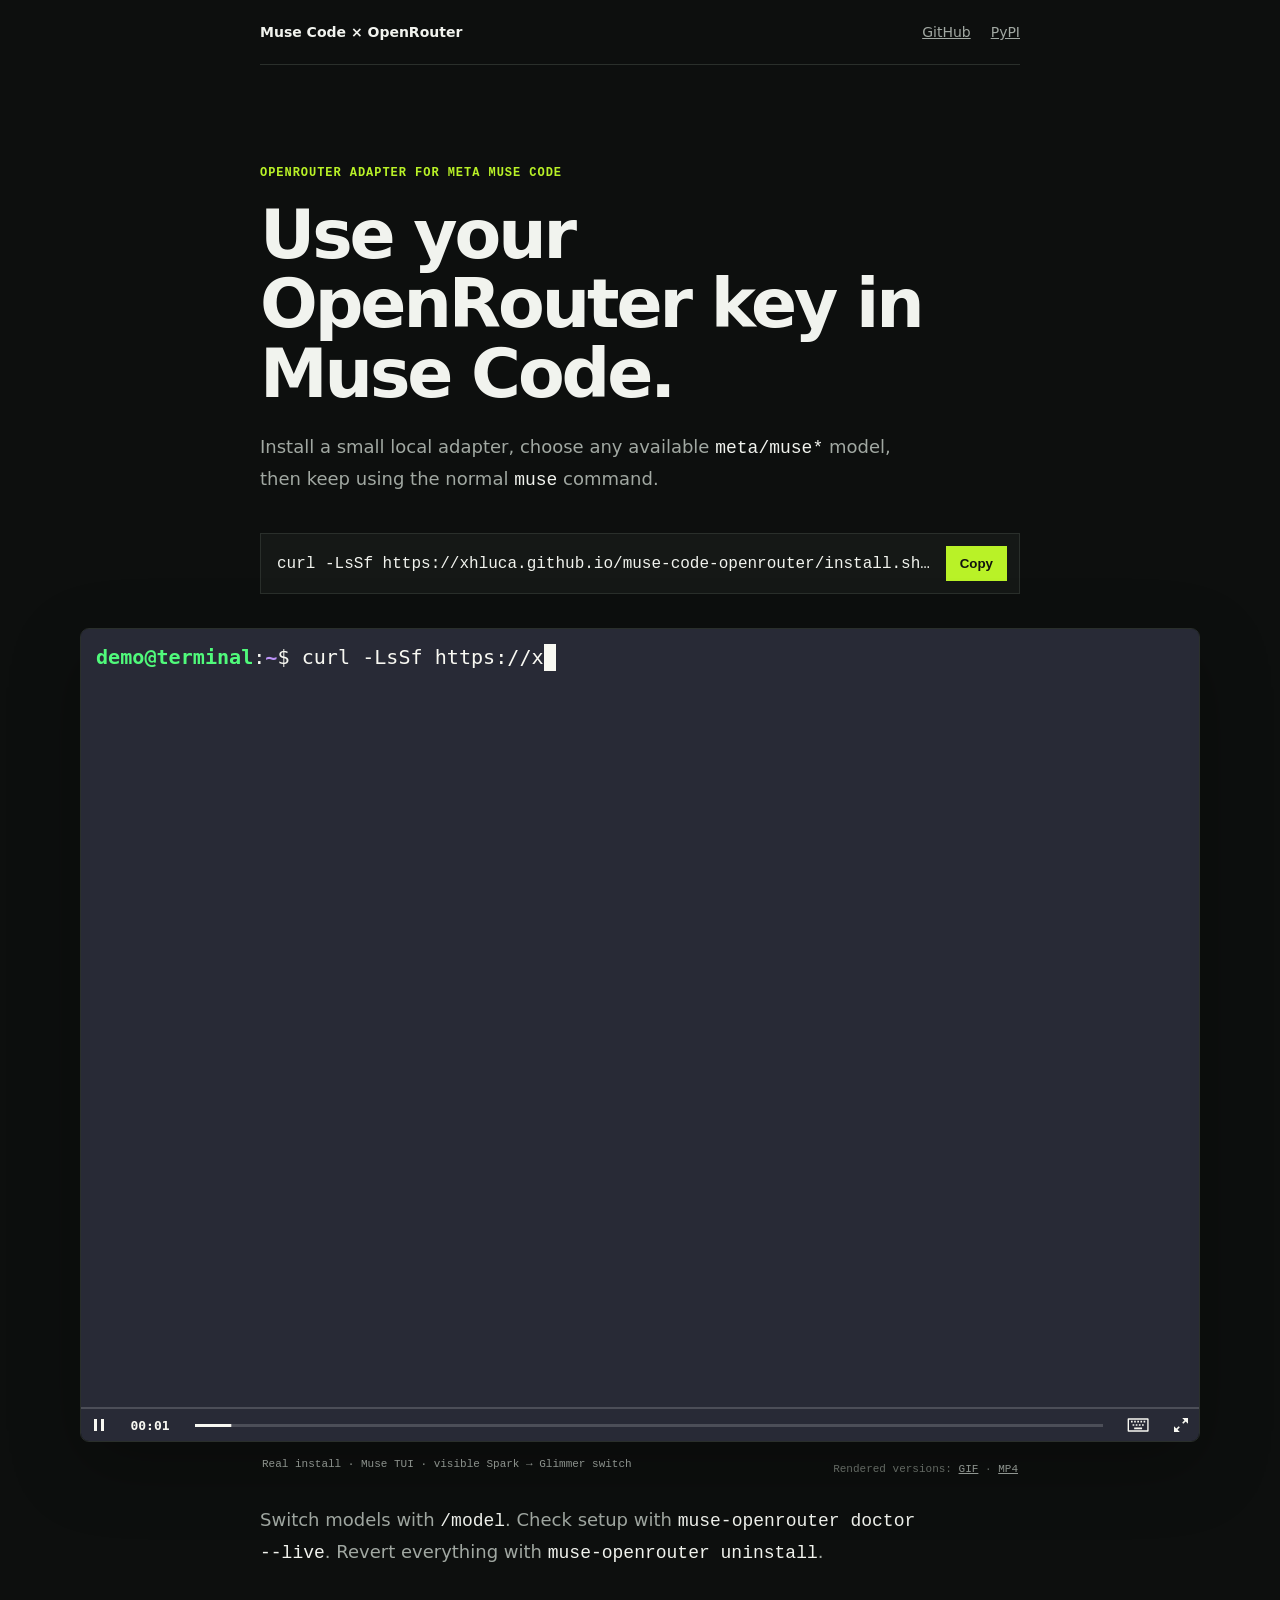
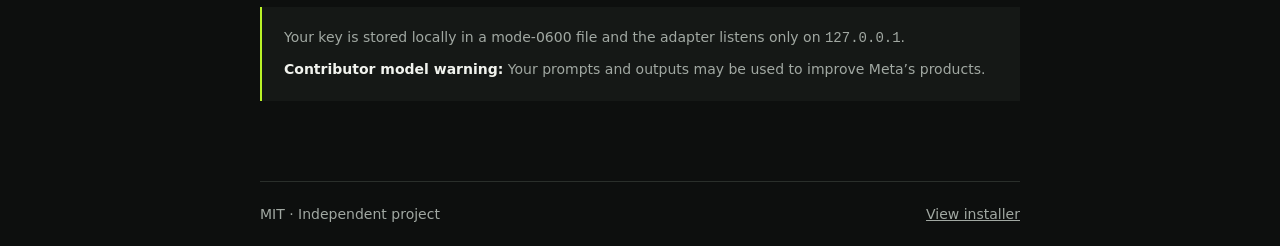
==== commit 854746b6: "Reduce desktop demo footprint" ====
--- a/muse-code-openrouter/index.html
+++ b/muse-code-openrouter/index.html
@@ -16,7 +16,7 @@
     <meta name="twitter:image" content="https://xhluca.github.io/muse-code-openrouter/og.png">
     <link rel="canonical" href="https://xhluca.github.io/muse-code-openrouter/">
     <link rel="stylesheet" href="assets/asciinema-player.css">
-    <link rel="stylesheet" href="assets/site.css?v=5">
+    <link rel="stylesheet" href="assets/site.css?v=6">
     <title>Muse Code OpenRouter — Bring your own API key</title>
   </head>
   <body>
--- a/muse-code-openrouter/assets/site.css
+++ b/muse-code-openrouter/assets/site.css
@@ -120,7 +120,7 @@
 .install button.copied { background: var(--text); }
 
 .demo {
-  width: min(1600px, calc(100vw - 40px));
+  width: min(1120px, calc(100vw - 64px));
   margin: 34px 0 28px 50%;
   transform: translateX(-50%);
   overflow: hidden;
@@ -130,7 +130,7 @@
   box-shadow: 0 24px 70px rgba(0, 0, 0, .25);
 }
 
-.demo #demo-player { min-height: 620px; }
+.demo #demo-player { min-height: 440px; }
 .demo .ap-wrapper { border: 0; }
 .demo .ap-player { max-width: none; }
 .demo .ap-terminal { background: #0a0c0b; }
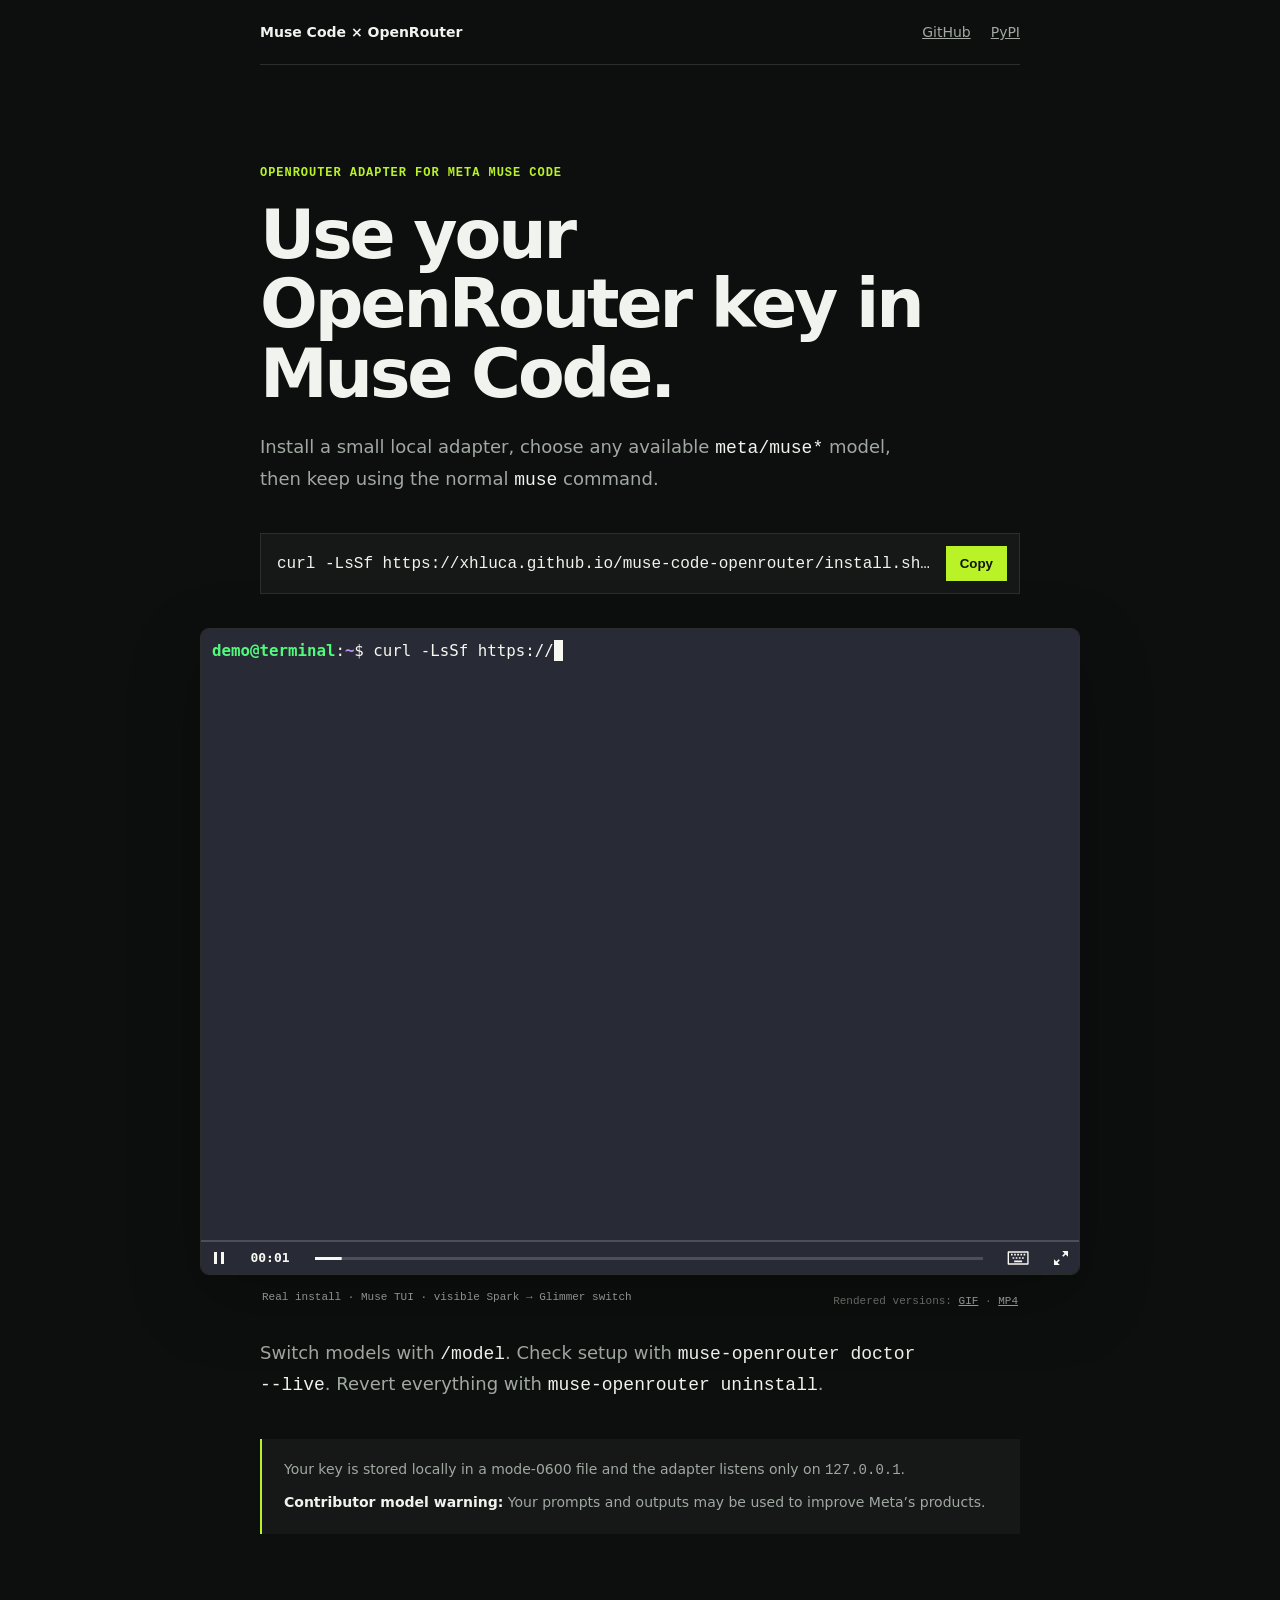
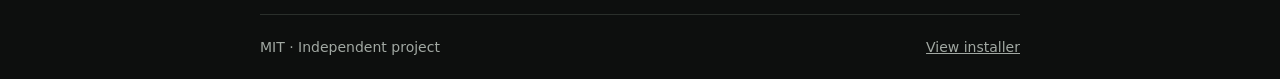
==== commit c33ab349: "Fit demo to laptop screens" ====
--- a/muse-code-openrouter/index.html
+++ b/muse-code-openrouter/index.html
@@ -16,7 +16,7 @@
     <meta name="twitter:image" content="https://xhluca.github.io/muse-code-openrouter/og.png">
     <link rel="canonical" href="https://xhluca.github.io/muse-code-openrouter/">
     <link rel="stylesheet" href="assets/asciinema-player.css">
-    <link rel="stylesheet" href="assets/site.css?v=6">
+    <link rel="stylesheet" href="assets/site.css?v=7">
     <title>Muse Code OpenRouter — Bring your own API key</title>
   </head>
   <body>
--- a/muse-code-openrouter/assets/site.css
+++ b/muse-code-openrouter/assets/site.css
@@ -120,7 +120,7 @@
 .install button.copied { background: var(--text); }
 
 .demo {
-  width: min(1120px, calc(100vw - 64px));
+  width: min(880px, calc(100vw - 48px));
   margin: 34px 0 28px 50%;
   transform: translateX(-50%);
   overflow: hidden;
@@ -130,7 +130,7 @@
   box-shadow: 0 24px 70px rgba(0, 0, 0, .25);
 }
 
-.demo #demo-player { min-height: 440px; }
+.demo #demo-player { min-height: 350px; }
 .demo .ap-wrapper { border: 0; }
 .demo .ap-player { max-width: none; }
 .demo .ap-terminal { background: #0a0c0b; }
